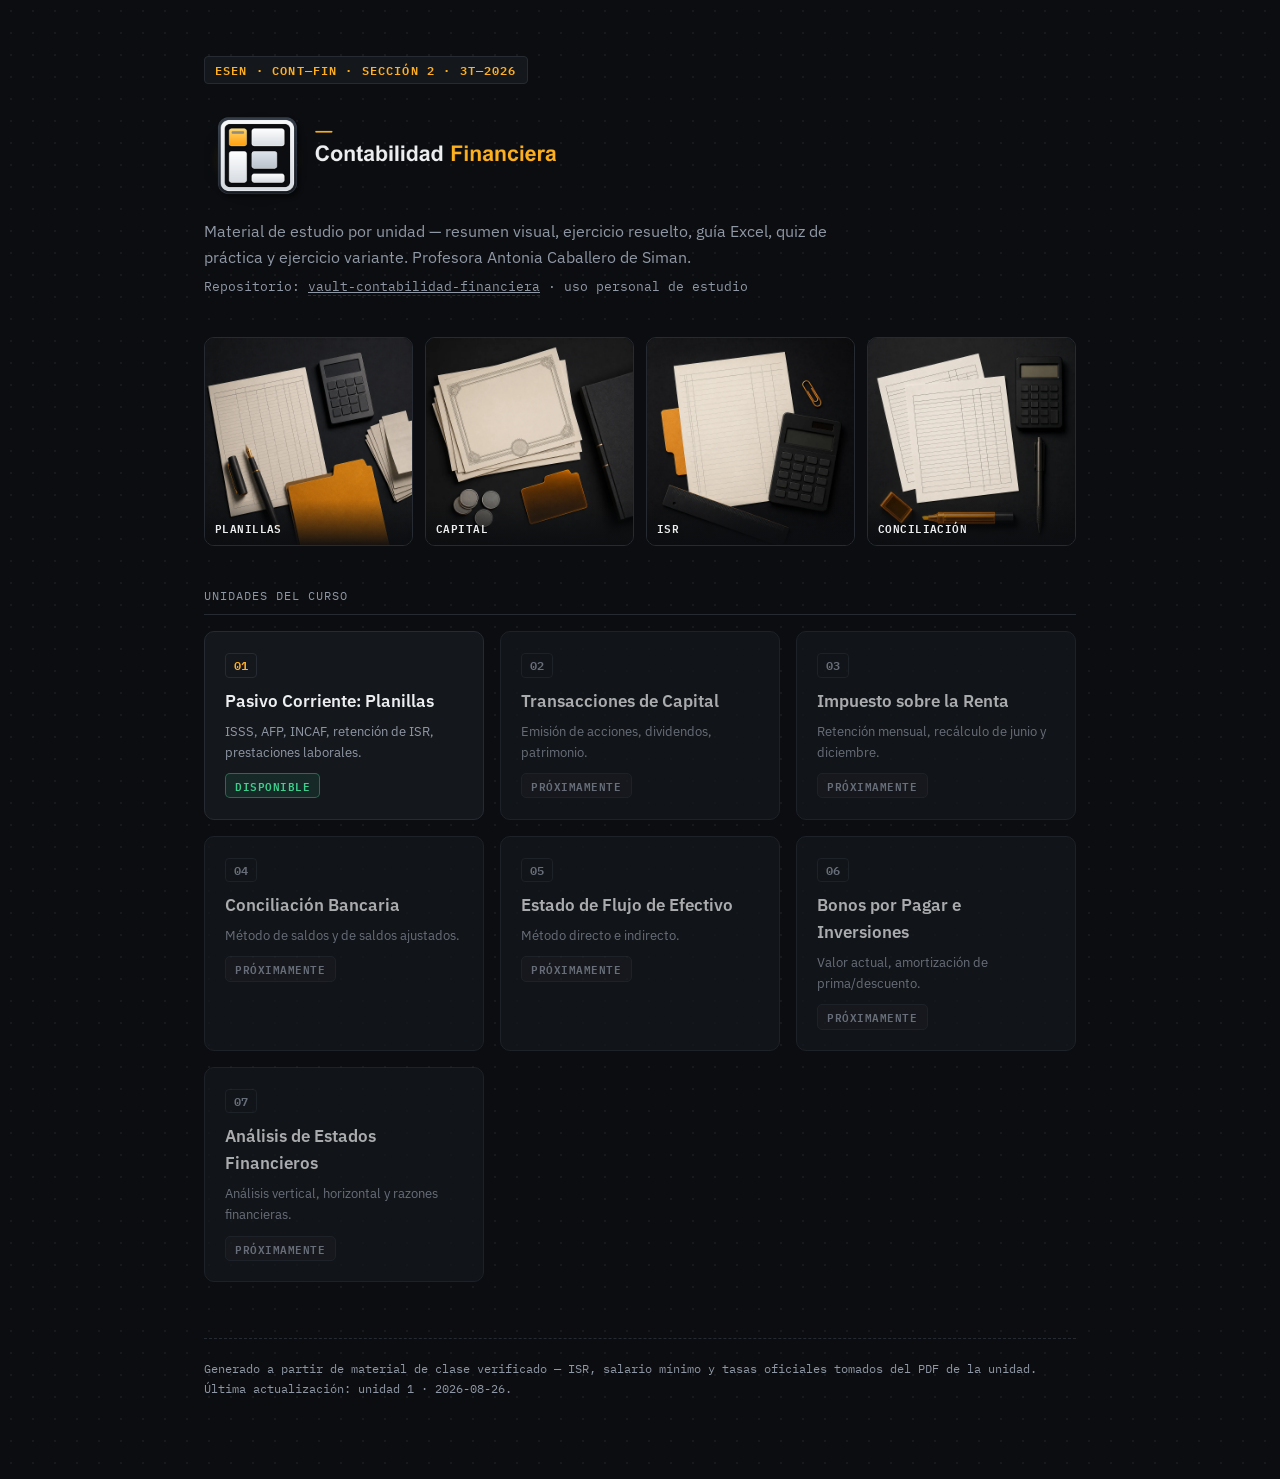
==== Entregables/index.html @ 46881449 "feat(ui): agregar favicon a unidades y boton de regreso al portal principal" ====
<!DOCTYPE html>
<html lang="es">
<head>
<meta charset="UTF-8">
<meta name="viewport" content="width=device-width, initial-scale=1.0">
<title>Contabilidad Financiera — Sección 2 · Trimestre 3/2026</title>
<link rel="icon" type="image/png" href="favicon-v8.png">
<link rel="preconnect" href="https://fonts.googleapis.com">
<link rel="preconnect" href="https://fonts.gstatic.com" crossorigin>
<link href="https://fonts.googleapis.com/css2?family=Bricolage+Grotesque:opsz,wght@12..96,400..800&family=IBM+Plex+Sans:wght@300;400;500;600;700&family=IBM+Plex+Mono:wght@400;500;600;700&display=swap" rel="stylesheet">
<style>
:root{
  --bg:#0B0D10; --bg-elev:#14171C; --bg-elev2:#1C2027;
  --border:#262B33;
  --text:#EDEEF0; --text-dim:#9098A6;
  --accent:#FFB020; --accent-2:#FFD873;
  --success:#3ECF8E; --danger:#FF5C5C; --legal:#5AC8FA;
  --ease:cubic-bezier(0.16,1,0.3,1);
}
*{box-sizing:border-box; margin:0; padding:0;}
html{background:var(--bg);}
body{
  font-family:'IBM Plex Sans',sans-serif; background:var(--bg); color:var(--text); line-height:1.6;
  background-image:radial-gradient(rgba(255,255,255,0.05) 1px, transparent 1px);
  background-size:22px 22px;
  min-height:100vh;
}
h1,h2{font-family:'Bricolage Grotesque',sans-serif; font-weight:700; letter-spacing:-0.01em;}
em{font-style:normal; color:var(--accent);}
a{color:var(--accent-2);}
.mono{font-family:'IBM Plex Mono',monospace;}

.wrap{max-width:920px; margin:0 auto; padding:56px 24px 80px;}

.eyebrow{
  font-family:'IBM Plex Mono',monospace; font-size:0.72rem; letter-spacing:0.1em; text-transform:uppercase;
  color:var(--accent); font-weight:600; margin-bottom:18px; display:inline-block;
  border:1px solid var(--border); padding:4px 10px; border-radius:4px; background:var(--bg-elev);
}
h1{font-size:2.4rem; margin-bottom:10px;}
.brand-logo{display:block; width:min(100%, 480px); height:auto;}
.sub{color:var(--text-dim); font-size:1rem; max-width:640px; margin-bottom:6px;}
.meta{color:var(--text-dim); font-size:0.82rem; margin-bottom:40px; font-family:'IBM Plex Mono',monospace;}
.meta a{color:var(--text-dim); border-bottom:1px dashed var(--border);}

.course-visuals{display:grid; grid-template-columns:repeat(4,1fr); gap:12px; margin:28px 0 40px;}
.course-visual{margin:0; min-width:0; aspect-ratio:1; overflow:hidden; border:1px solid var(--border); border-radius:10px; background:var(--bg-elev); position:relative;}
.course-visual img{width:100%; height:100%; display:block; object-fit:cover; transition:transform 0.35s var(--ease);}
.course-visual:hover img{transform:scale(1.035);}
.course-visual figcaption{position:absolute; inset:auto 0 0; padding:18px 10px 8px; background:linear-gradient(transparent,rgba(11,13,16,0.92)); color:var(--text); font:600 0.68rem 'IBM Plex Mono',monospace; letter-spacing:0.04em; text-transform:uppercase;}

.section-title{
  font-family:'IBM Plex Mono',monospace; font-size:0.78rem; text-transform:uppercase; letter-spacing:0.08em;
  color:var(--text-dim); margin:36px 0 16px; padding-bottom:8px; border-bottom:1px solid var(--border);
}

.units{display:grid; grid-template-columns:repeat(auto-fill,minmax(260px,1fr)); gap:16px;}

.unit-card{
  background:var(--bg-elev); border:1px solid var(--border); border-radius:10px; padding:20px;
  transition:transform 0.3s var(--ease), border-color 0.3s var(--ease); position:relative; text-decoration:none; color:var(--text);
  display:block;
}
.unit-card.live:hover{transform:translateY(-3px); border-color:var(--accent);}
.unit-card.live:focus-visible{outline:2px solid var(--accent-2); outline-offset:2px;}
.unit-num{
  font-family:'IBM Plex Mono',monospace; font-size:0.72rem; color:var(--accent); font-weight:600;
  border:1px solid var(--border); border-radius:4px; padding:2px 8px; display:inline-block; margin-bottom:10px;
}
.unit-card.pending .unit-num{color:var(--text-dim);}
.unit-card h3{font-size:1.05rem; font-weight:600; margin-bottom:6px; font-family:'IBM Plex Sans',sans-serif;}
.unit-card p{font-size:0.83rem; color:var(--text-dim); margin-bottom:10px;}
.unit-status{
  font-family:'IBM Plex Mono',monospace; font-size:0.68rem; text-transform:uppercase; letter-spacing:0.05em;
  padding:3px 9px; border-radius:5px; display:inline-block; font-weight:600; border:1px solid;
}
.unit-status.live{background:rgba(62,207,142,0.1); color:var(--success); border-color:rgba(62,207,142,0.4);}
.unit-status.pending{background:rgba(255,255,255,0.03); color:var(--text-dim); border-color:var(--border);}

.unit-card.pending{cursor:default; opacity:0.7;}

footer{margin-top:56px; padding-top:20px; border-top:1px dashed var(--border); color:var(--text-dim); font-size:0.78rem; font-family:'IBM Plex Mono',monospace;}
footer a{color:var(--text-dim);}

@media (prefers-reduced-motion: reduce){
  *{transition-duration:0.01ms !important;}
}
@media (max-width:560px){.course-visuals{grid-template-columns:repeat(2,1fr);}}
</style>
</head>
<body>
<div class="wrap">
  <span class="eyebrow">ESEN · CONT—FIN · SECCIÓN 2 · 3T—2026</span>
  <h1><img class="brand-logo" src="assets/contabilidad-financiera-logo-light-v8.webp" alt="Contabilidad Financiera"></h1>
  <p class="sub">Material de estudio por unidad — resumen visual, ejercicio resuelto, guía Excel, quiz de práctica y ejercicio variante. Profesora Antonia Caballero de Siman.</p>
  <p class="meta">Repositorio: <a href="https://github.com/carcamval2025-cyber/vault-contabilidad-financiera" target="_blank" rel="noopener">vault-contabilidad-financiera</a> · uso personal de estudio</p>

  <section class="course-visuals" aria-label="Áreas de estudio del curso">
    <figure class="course-visual">
      <img src="assets/curso/curso-planillas.webp" alt="Planilla contable con calculadora, pluma y carpeta ámbar" loading="lazy">
      <figcaption>Planillas</figcaption>
    </figure>
    <figure class="course-visual">
      <img src="assets/curso/curso-capital.webp" alt="Documentos de capital, libro contable y monedas sobre superficie oscura" loading="lazy">
      <figcaption>Capital</figcaption>
    </figure>
    <figure class="course-visual">
      <img src="assets/curso/curso-isr.webp" alt="Hoja de retenciones con calculadora, regla y clip ámbar" loading="lazy">
      <figcaption>ISR</figcaption>
    </figure>
    <figure class="course-visual">
      <img src="assets/curso/curso-conciliacion.webp" alt="Dos hojas de conciliación con calculadora, pluma y marcador ámbar" loading="lazy">
      <figcaption>Conciliación</figcaption>
    </figure>
  </section>

  <div class="section-title">Unidades del curso</div>
  <div class="units">
    <a class="unit-card live" href="unidad-1/">
      <span class="unit-num">01</span>
      <h3>Pasivo Corriente: Planillas</h3>
      <p>ISSS, AFP, INCAF, retención de ISR, prestaciones laborales.</p>
      <span class="unit-status live">Disponible</span>
    </a>
    <div class="unit-card pending">
      <span class="unit-num">02</span>
      <h3>Transacciones de Capital</h3>
      <p>Emisión de acciones, dividendos, patrimonio.</p>
      <span class="unit-status pending">Próximamente</span>
    </div>
    <div class="unit-card pending">
      <span class="unit-num">03</span>
      <h3>Impuesto sobre la Renta</h3>
      <p>Retención mensual, recálculo de junio y diciembre.</p>
      <span class="unit-status pending">Próximamente</span>
    </div>
    <div class="unit-card pending">
      <span class="unit-num">04</span>
      <h3>Conciliación Bancaria</h3>
      <p>Método de saldos y de saldos ajustados.</p>
      <span class="unit-status pending">Próximamente</span>
    </div>
    <div class="unit-card pending">
      <span class="unit-num">05</span>
      <h3>Estado de Flujo de Efectivo</h3>
      <p>Método directo e indirecto.</p>
      <span class="unit-status pending">Próximamente</span>
    </div>
    <div class="unit-card pending">
      <span class="unit-num">06</span>
      <h3>Bonos por Pagar e Inversiones</h3>
      <p>Valor actual, amortización de prima/descuento.</p>
      <span class="unit-status pending">Próximamente</span>
    </div>
    <div class="unit-card pending">
      <span class="unit-num">07</span>
      <h3>Análisis de Estados Financieros</h3>
      <p>Análisis vertical, horizontal y razones financieras.</p>
      <span class="unit-status pending">Próximamente</span>
    </div>
  </div>

  <footer>
    Generado a partir de material de clase verificado — ISR, salario mínimo y tasas oficiales tomados del PDF de la unidad. Última actualización: unidad 1 · 2026-08-26.
  </footer>
</div>
</body>
</html>
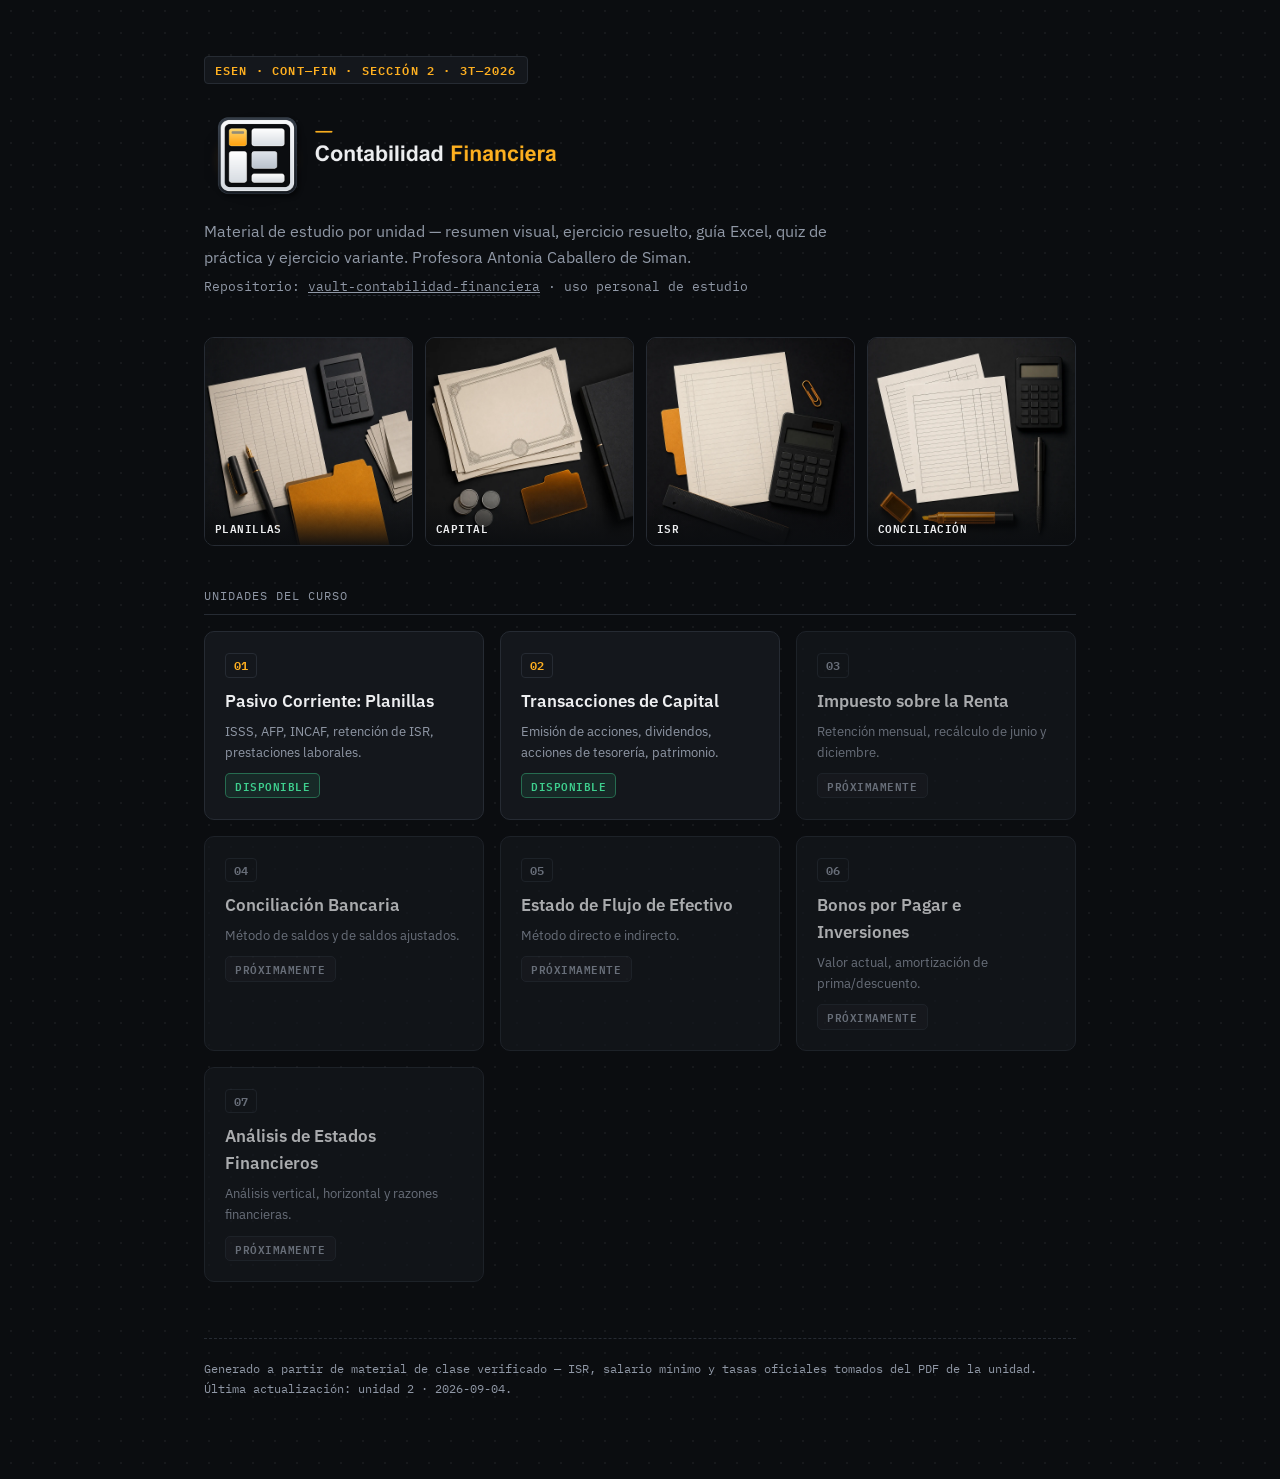
==== commit 15dd3e2b: "feat(u2): integrar ilustraciones SVG, conectar unidad 2 al portal principal y actualizar bitácora" ====
--- a/Entregables/index.html
+++ b/Entregables/index.html
@@ -122,12 +122,12 @@
       <p>ISSS, AFP, INCAF, retención de ISR, prestaciones laborales.</p>
       <span class="unit-status live">Disponible</span>
     </a>
-    <div class="unit-card pending">
+    <a class="unit-card live" href="unidad-2/">
       <span class="unit-num">02</span>
       <h3>Transacciones de Capital</h3>
-      <p>Emisión de acciones, dividendos, patrimonio.</p>
-      <span class="unit-status pending">Próximamente</span>
-    </div>
+      <p>Emisión de acciones, dividendos, acciones de tesorería, patrimonio.</p>
+      <span class="unit-status live">Disponible</span>
+    </a>
     <div class="unit-card pending">
       <span class="unit-num">03</span>
       <h3>Impuesto sobre la Renta</h3>
@@ -161,7 +161,7 @@
   </div>
 
   <footer>
-    Generado a partir de material de clase verificado — ISR, salario mínimo y tasas oficiales tomados del PDF de la unidad. Última actualización: unidad 1 · 2026-08-26.
+    Generado a partir de material de clase verificado — ISR, salario mínimo y tasas oficiales tomados del PDF de la unidad. Última actualización: unidad 2 · 2026-09-04.
   </footer>
 </div>
 </body>
